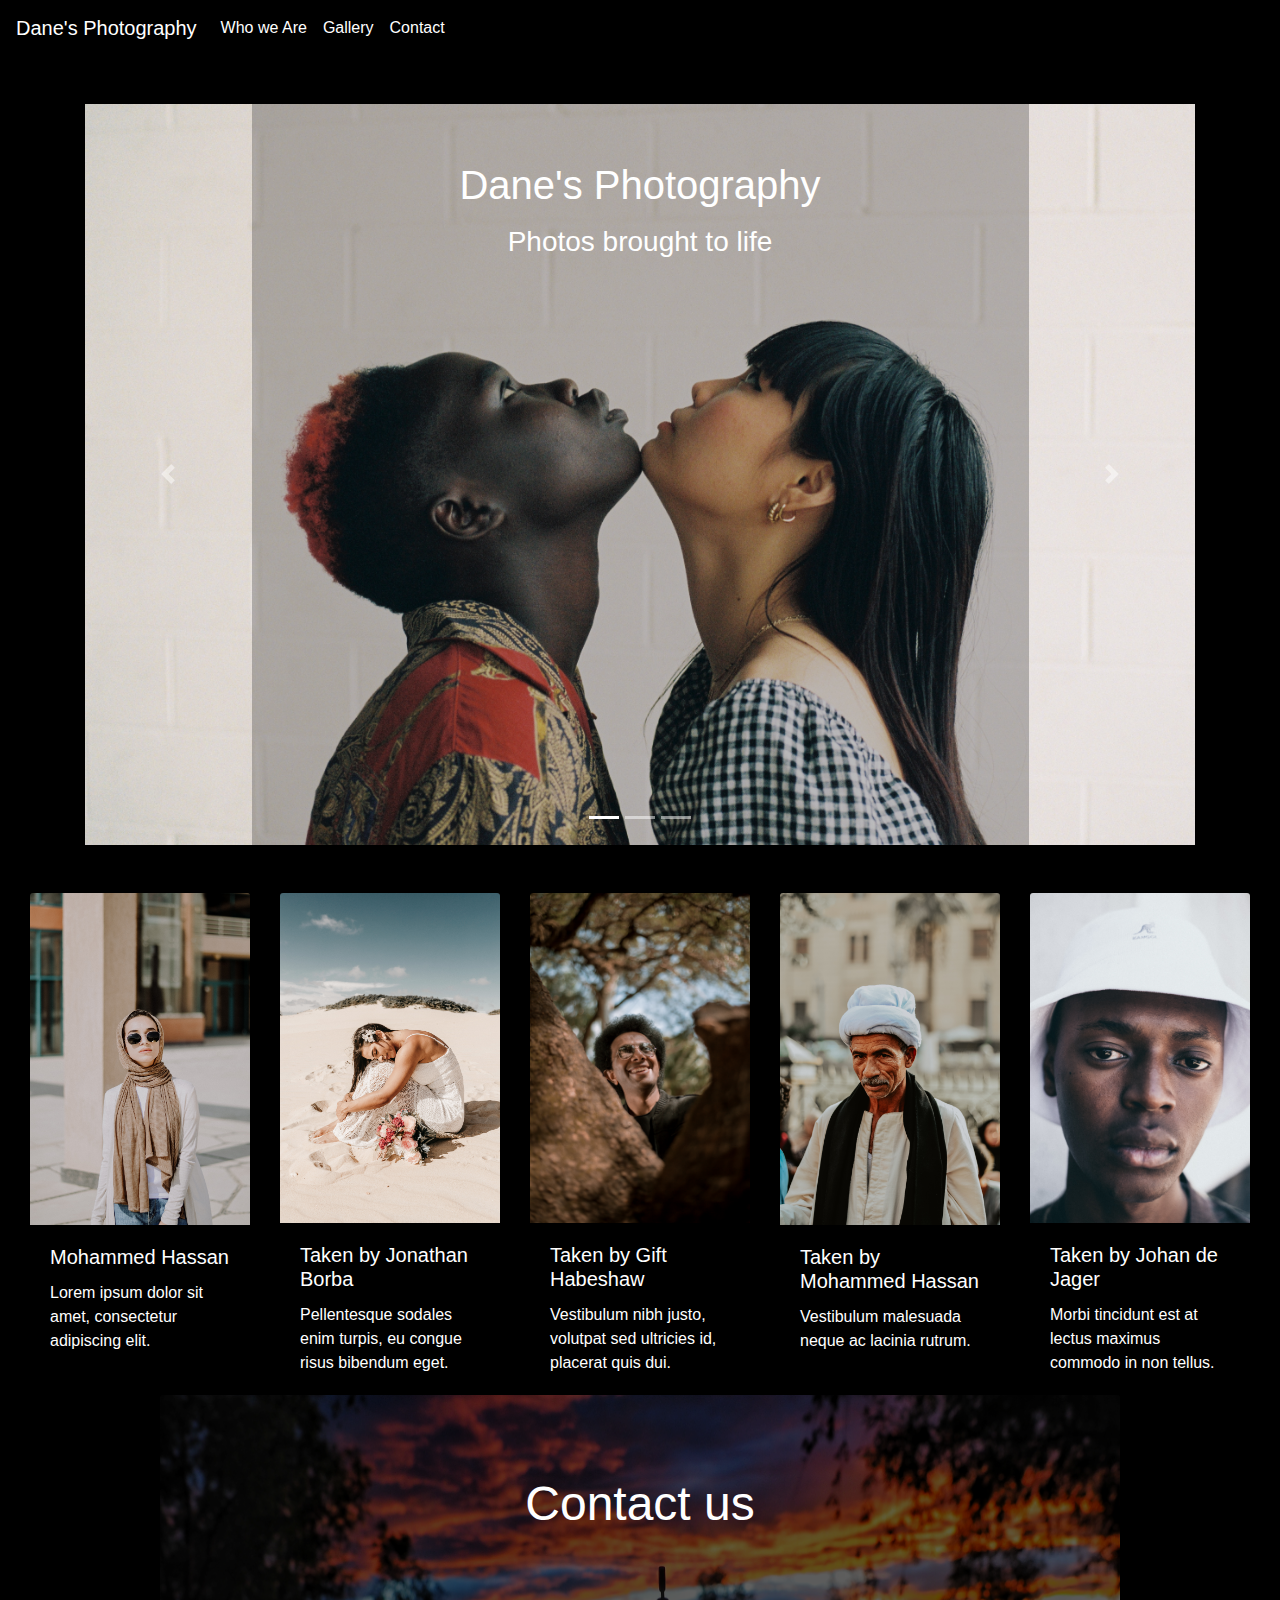
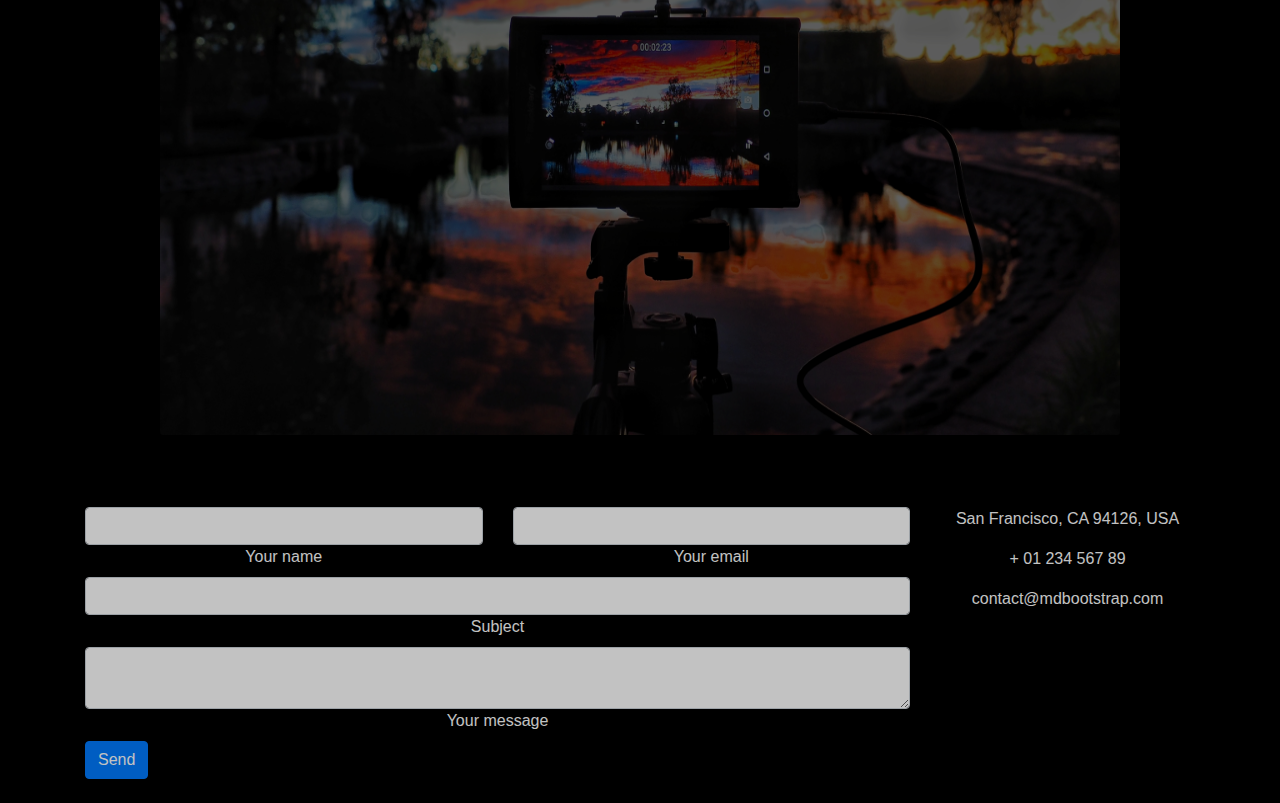
==== Photography/index.html @ 5c0bf0a2 "combining projects" ====
<!doctype html>
<html lang="en">
  <head>
    <!-- Required meta tags -->
    <meta charset="utf-8">
    <meta name="viewport" content="width=device-width, initial-scale=1, shrink-to-fit=no">

    <!--CSS -->
    <link rel="stylesheet" href="https://stackpath.bootstrapcdn.com/bootstrap/4.3.1/css/bootstrap.min.css" integrity="sha384-ggOyR0iXCbMQv3Xipma34MD+dH/1fQ784/j6cY/iJTQUOhcWr7x9JvoRxT2MZw1T" crossorigin="anonymous">
    <link rel="stylesheet" href="./style.css">
    <title>Dane's Photography</title>
  </head>
  <body>
    <!-- navbar -->
    <nav class="navbar navbar-expand-lg">
        <a class="navbar-brand" href="#">Dane's Photography</a>
        <button class="navbar-toggler" type="button" data-toggle="collapse" data-target="#navbarSupportedContent"
            aria-controls="navbarSupportedContent" aria-expanded="false" aria-label="Toggle navigation">
            <span class="navbar-toggler-icon"></span>
        </button>

        <div class="collapse navbar-collapse" id="navbarSupportedContent">
            <ul class="navbar-nav mr-auto">
                <li class="nav-item dropdown">
                <li class="nav-item active">
                    <a class="nav-link" href="#Info">Who we Are<span class="sr-only">(current)</span></a>
                </li>
                <li class="nav-item">
                    <a class="nav-link" href="#Gallery">Gallery</a>
                </li>

                </li>
                <li class="nav-item">
                    <a class="nav-link" href="#Contact">Contact</a>
                </li>
            </ul>
        </div>
    </nav>

    <!-- carousel -->
    <div class="container mt-5">
        <div id="carouselIndicators" class="carousel slide" data-ride="carousel">
            <ol class="carousel-indicators">
                <li data-target="#carouselIndicators" data-slide-to="0" class="active"></li>
                <li data-target="#carouselIndicators" data-slide-to="1"></li>
                <li data-target="#carouselIndicators" data-slide-to="2"></li>
            </ol>

            <div class="carousel-inner active">
                <div class="carousel-item active">
                    <img class="d-block w-100" src="./photos/gemma-chua-tran-P_mprr4eka8-unsplash.jpg" alt="First slide">
                    <div class="carousel-caption card-img-overlay">
                        <div class="carousel-title">    
                            <h1>Dane's Photography</h1>
                        </div>
                        <h3 class="mt-3">Photos brought to life</h3>
                    </div>
                </div>
                <div class="carousel-item">
                    <img class="d-block w-100" src="./photos/mahkeo-_RLB93NSEgU-unsplash.jpg" alt="Second slide">
                    <div class="carousel-caption card-img-overlay">
                        <h2>Professional Photography</h2>
                        <h5 class="mt-3">Photos taken by skilled photographers</h5>
                    </div>
                </div>
                <div class="carousel-item">
                    <img class="d-block w-100" src="./photos/marco-xu-ToUPBCO62Lw-unsplash.jpg" alt="Third slide">
                    <div class="carousel-caption card-img-overlay">
                        <h2>Products</h2>
                        <h5 class="mt-3">Inventory of professional photographer equipment</h5>
                    </div>
                </div>
            </div>

            <a class="carousel-control-prev" href="#carouselIndicators" role="button" data-slide="prev">
                <span class="carousel-control-prev-icon" aria-hidden="true"></span>
                <span class="sr-only">Previous</span>
            </a>
            <a class="carousel-control-next" href="#carouselIndicators" role="button" data-slide="next">
                <span class="carousel-control-next-icon" aria-hidden="true"></span>
                <span class="sr-only">Next</span>
            </a>
        </div>
    </div>

    <!-- Photo Gallery -->
    <div id="Gallery" class="container deck-width">
        <div class="mt-5 card-deck">
            <div class="card">
                <img class="card-img-top" src="./photos/mohammed-hassan-utPmPe0YWHQ-unsplash.jpg" alt="Card image cap">
                <div class="card-body">
                    <h5 class="card-title">Mohammed Hassan</h5>
                    <p class="card-text">Lorem ipsum dolor sit amet, consectetur adipiscing elit.</p>
                </div>
            </div>
            <div class="card">
                <img class="card-img-top" src="./photos/jonathan-borba-xkXhoo8_yZ0-unsplash.jpg" alt="Card image cap">
                <div class="card-body">
                    <h5 class="card-title">Taken by Jonathan Borba</h5>
                    <p class="card-text"> Pellentesque sodales enim turpis, eu congue risus bibendum eget.</p>
                </div>
            </div>
            <div class="card">
                <img class="card-img-top" src="./photos/gift-habeshaw-sNScoDmvHqI-unsplash.jpg" alt="Card image cap">
                <div class="card-body">
                    <h5 class="card-title">Taken by Gift Habeshaw</h5>
                    <p class="card-text">Vestibulum nibh justo, volutpat sed ultricies id, placerat quis dui.</p>
                </div>
            </div>
        
            <div class="card">
                <img class="card-img-top" src="./photos/mohammed-hassan-eyIG5j_XUrs-unsplash.jpg" alt="Card image cap">
                <div class="card-body">
                    <h5 class="card-title">Taken by Mohammed Hassan</h5>
                    <p class="card-text">Vestibulum malesuada neque ac lacinia rutrum.</p>
                </div>
            </div>
            <div class="card">
                <img class="card-img-top" src="./photos/johan-de-jager-icYvYrRb9Z0-unsplash.jpg" alt="Card image cap">
                <div class="card-body">
                    <h5 class="card-title">Taken by Johan de Jager</h5>
                    <p class="card-text">Morbi tincidunt est at lectus maximus commodo in non tellus.</p>
                </div>
            </div>
        </div>
    </div>

        <!-- info overlay -->
    <div class="card text-center text-white info">
        <img class="card-img" src="./photos/jimmy-chang-eXg_ah-ebc4-unsplash.jpg" alt="Card image">
        <div class="card-img-overlay">
            <h1 class="card-title title-size">Contact us</h1>
        </div>

    <!-- contact form -->

    <!--Section: Contact v.2-->
    <div id="Contact" class="container  mt-5">
<section class="mb-4">

    <!--Section heading-->
    <h2 class="h1-responsive font-weight-bold text-center my-4"></h2>
    <!--Section description-->
    <div class="row">

        <!--Grid column-->
        <div class="col-md-9 mb-md-0 mb-5">
            <form id="contact-form" name="contact-form" action="mail.php" method="POST">

                <!--Grid row-->
                <div class="row">

                    <!--Grid column-->
                    <div class="col-md-6">
                        <div class="md-form mb-0">
                            <input type="text" id="name" name="name" class="form-control">
                            <label for="name" class="">Your name</label>
                        </div>
                    </div>
                    <!--Grid column-->

                    <!--Grid column-->
                    <div class="col-md-6">
                        <div class="md-form mb-0">
                            <input type="text" id="email" name="email" class="form-control">
                            <label for="email" class="">Your email</label>
                        </div>
                    </div>
                    <!--Grid column-->

                </div>
                <!--Grid row-->

                <!--Grid row-->
                <div class="row">
                    <div class="col-md-12">
                        <div class="md-form mb-0">
                            <input type="text" id="subject" name="subject" class="form-control">
                            <label for="subject" class="">Subject</label>
                        </div>
                    </div>
                </div>
                <!--Grid row-->

                <!--Grid row-->
                <div class="row">

                    <!--Grid column-->
                    <div class="col-md-12">

                        <div class="md-form">
                            <textarea type="text" id="message" name="message" rows="2" class="form-control md-textarea"></textarea>
                            <label for="message">Your message</label>
                        </div>

                    </div>
                </div>
                <!--Grid row-->

            </form>

            <div class="text-center text-md-left">
                <a class="btn btn-primary" onclick="document.getElementById('contact-form').submit();">Send</a>
            </div>
            <div class="status"></div>
        </div>
        <!--Grid column-->

        <!--Grid column-->
        <div class="col-md-3 text-center">
            <ul class="list-unstyled mb-0">
                <li><i class="fas fa-map-marker-alt fa-2x"></i>
                    <p>San Francisco, CA 94126, USA</p>
                </li>

                <li><i class="fas fa-phone mt-4 fa-2x"></i>
                    <p>+ 01 234 567 89</p>
                </li>

                <li><i class="fas fa-envelope mt-4 fa-2x"></i>
                    <p>contact@mdbootstrap.com</p>
                </li>
            </ul>
        </div>
        <!--Grid column-->

    </div>

</section>
</div>
<!--Section: Contact v.2-->

    <!-- Optional JavaScript -->
    <!-- jQuery first, then Popper.js, then Bootstrap JS -->
    <script src="https://code.jquery.com/jquery-3.3.1.slim.min.js" integrity="sha384-q8i/X+965DzO0rT7abK41JStQIAqVgRVzpbzo5smXKp4YfRvH+8abtTE1Pi6jizo" crossorigin="anonymous"></script>
    <script src="https://cdnjs.cloudflare.com/ajax/libs/popper.js/1.14.7/umd/popper.min.js" integrity="sha384-UO2eT0CpHqdSJQ6hJty5KVphtPhzWj9WO1clHTMGa3JDZwrnQq4sF86dIHNDz0W1" crossorigin="anonymous"></script>
    <script src="https://stackpath.bootstrapcdn.com/bootstrap/4.3.1/js/bootstrap.min.js" integrity="sha384-JjSmVgyd0p3pXB1rRibZUAYoIIy6OrQ6VrjIEaFf/nJGzIxFDsf4x0xIM+B07jRM" crossorigin="anonymous"></script>
  </body>
</html>
---- Photography/style.css ----
body {
    background: black;
}

.card-deck {
    width: 100%;
    margin: 0 auto;
}

.card-img-overlay {
  background: rgba(0, 0, 0, 0.24);
  overflow: hidden;
  height: 100%;
  z-index: 2;
}

.card-body {
  background: black;
}

.card {
    border: none;
    color: white; 
    background: black;
}

 .deck-width {
  max-width: 95em;
} 

.card-img {
    width: 75%;
    height: 40rem;
    margin: 0 auto;
    opacity: .5;
}

.title-size {
  margin-top: 1.25em !important;
  font-size: 3em;
}

.carousel-item h1, .carousel-item h3 {
    width: 65%;
    margin: 0 auto;
    margin-top: 5%;
}

h2, p, label, .contact-form h1, .contact-form p, .contact-form h2, .contact-form label {
    color: white;
}

a  {
  color: white;
}

@media only screen and (max-width: 750px) {
    .carousel-item h1 {
      font-size: 25px;
    }
    .carousel-item h3 {
      font-size: 13px;
    }
  }

  @media only screen and (max-width: 750px) {
    .card-img {
      height: 20rem;
    }
    .card-img-overlay h5 {
      font-size: 15px;
    }
    .card-img-overlay h1 {
      font-size: 25px;
    }
    .card-title h5 {
      font-size: 2em;
    }
  }

  @media only screen and (max-width: 1100px) {
    .card-text {
      display: none;
      /* font-size: 50px; */
    }
  }

  .image-container{
    width: 100%;
    object-fit: cover;
    height: 300px; /* only if you want fixed height */
    }
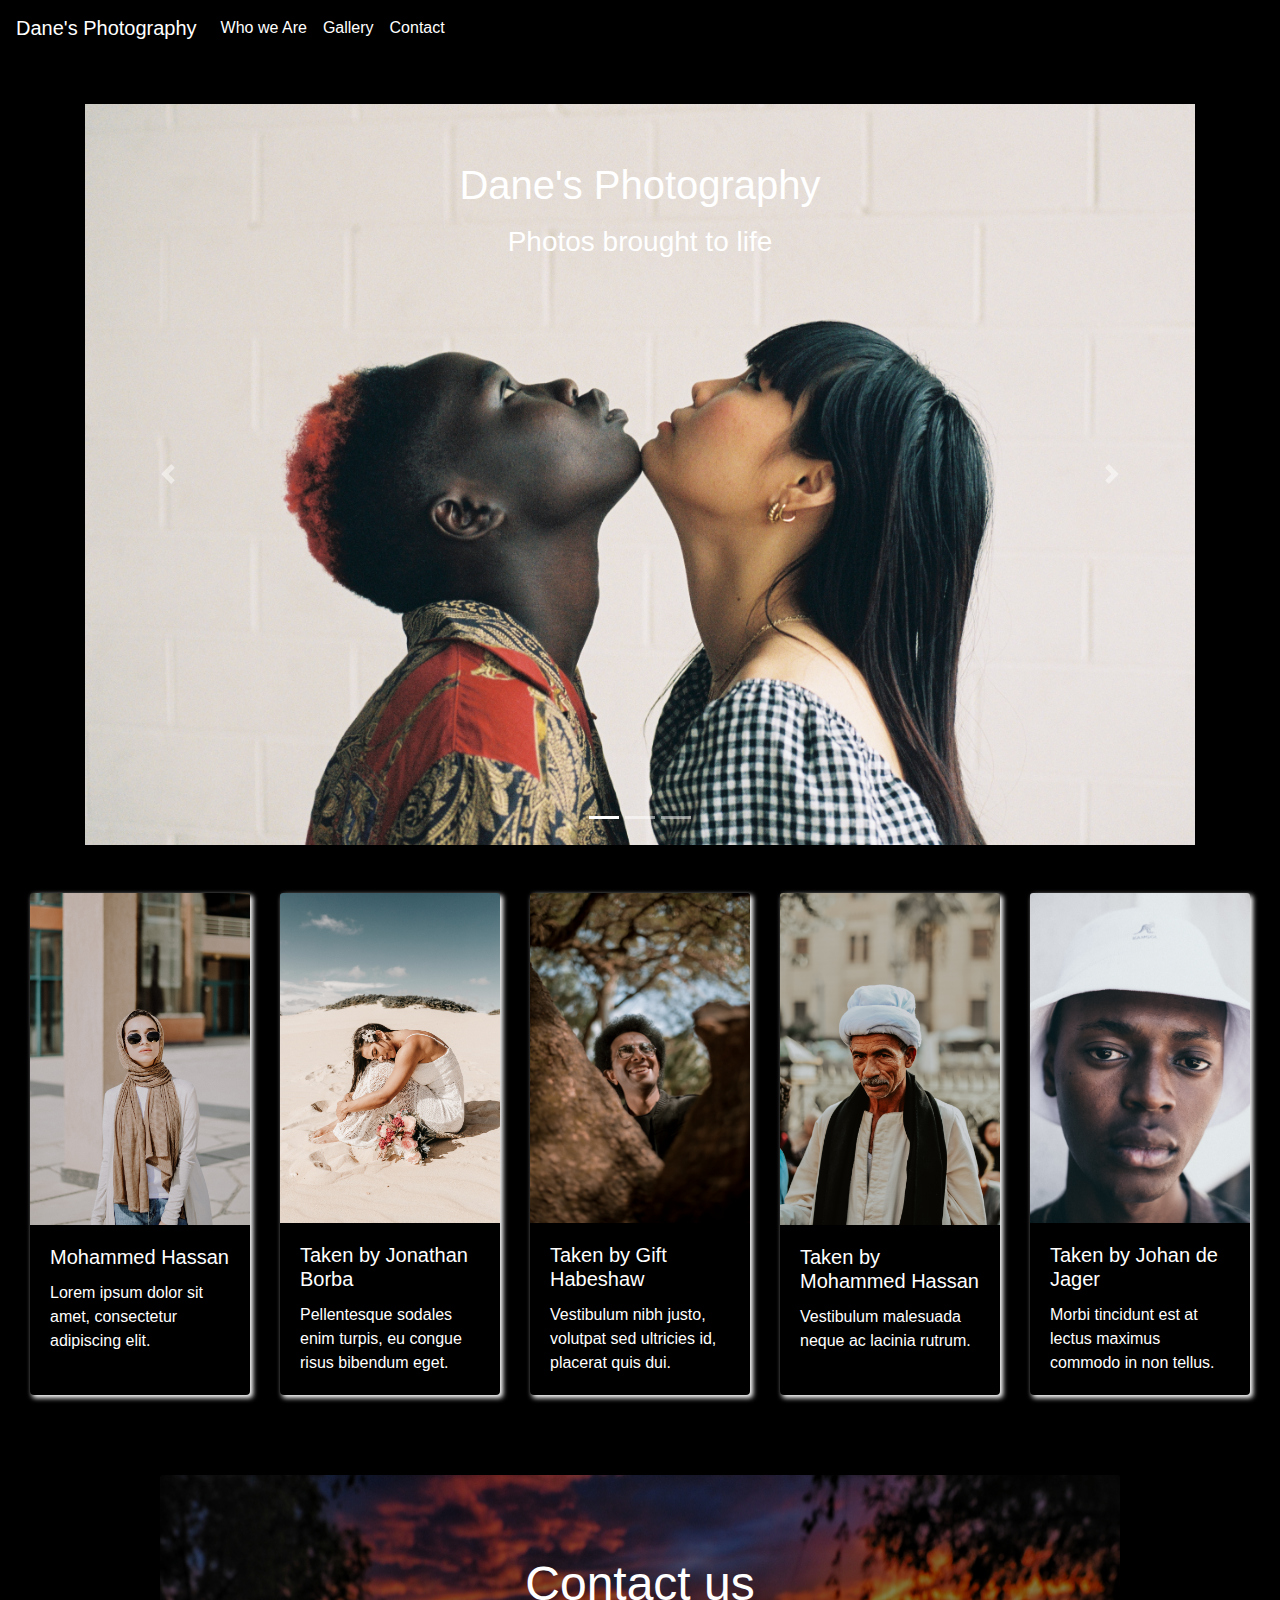
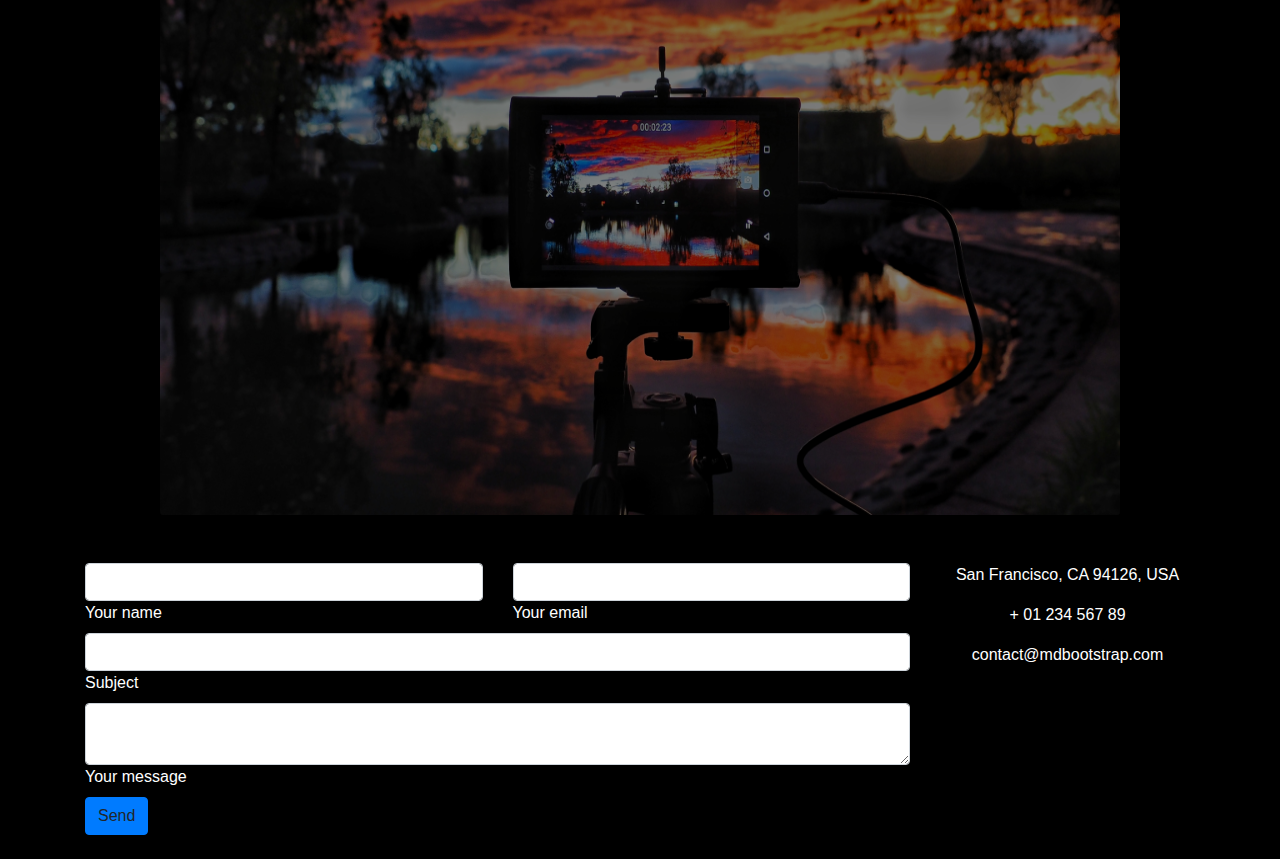
==== commit 5268b2e4: "changes to photography and barbershop" ====
--- a/Photography/index.html
+++ b/Photography/index.html
@@ -126,11 +126,14 @@
     </div>
 
         <!-- info overlay -->
+        <div class="card-border">
     <div class="card text-center text-white info">
         <img class="card-img" src="./photos/jimmy-chang-eXg_ah-ebc4-unsplash.jpg" alt="Card image">
         <div class="card-img-overlay">
             <h1 class="card-title title-size">Contact us</h1>
         </div>
+    </div>
+</div>
 
     <!-- contact form -->
 
--- a/Photography/style.css
+++ b/Photography/style.css
@@ -8,20 +8,34 @@
 }
 
 .card-img-overlay {
-  background: rgba(0, 0, 0, 0.24);
   overflow: hidden;
   height: 100%;
   z-index: 2;
 }
 
+.card-border .card {
+  background: none;
+  border: none;
+  box-shadow: none;
+  outline: none;
+}
+
+.info {
+  margin-top: 5em;
+  border: 1px solid black;
+  box-shadow: none;
+}
+
 .card-body {
-  background: black;
+  /* background: black; */
 }
 
 .card {
+    color: white; 
+    background: none;
     border: none;
-    color: white; 
-    background: black;
+    box-shadow: 2.5px 2.5px 5px white;
+    z-index: 5;
 }
 
  .deck-width {
